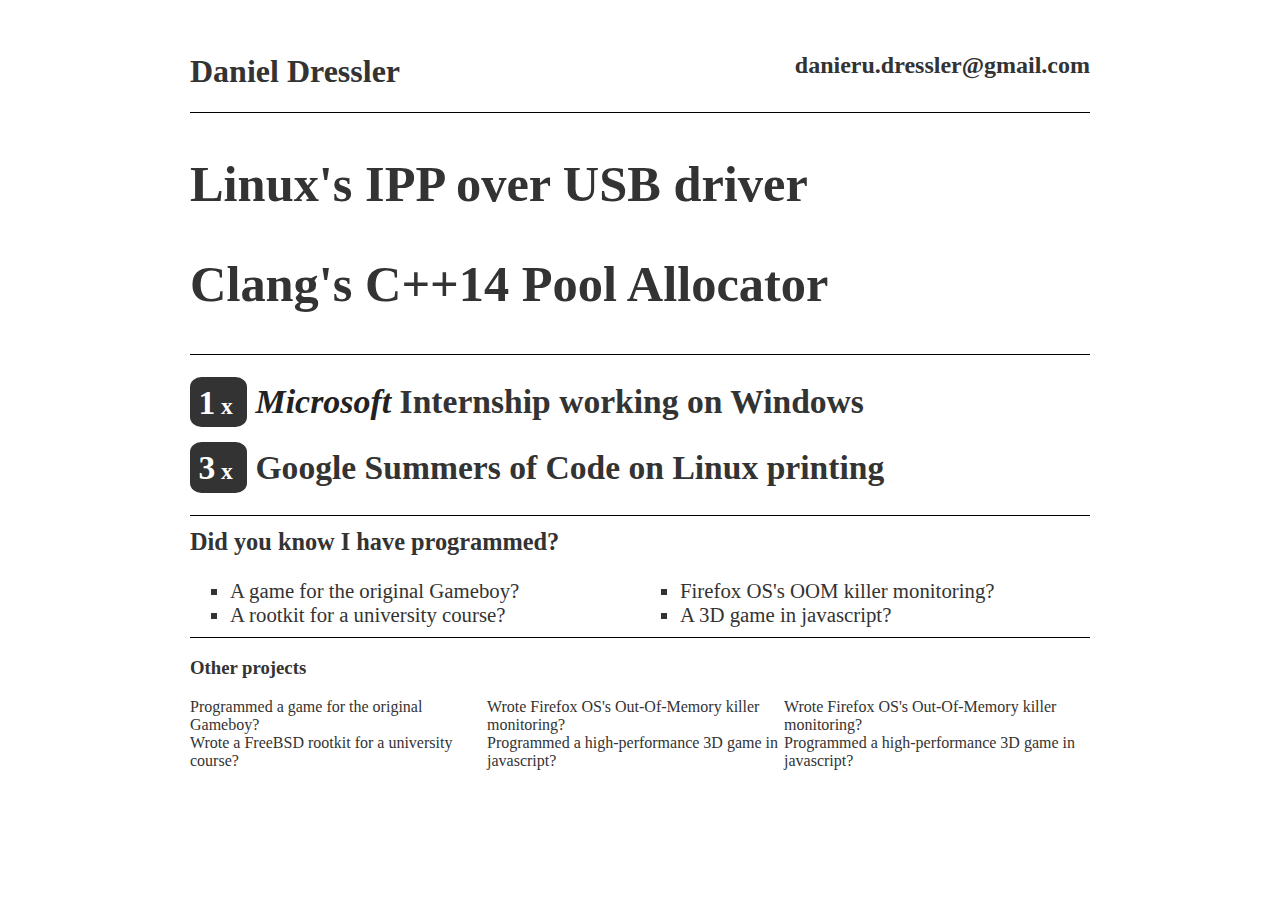
==== ng/index.html @ 18ebf0bd "Add ng resume" ====
<!DOCTYPE html>
<html>
<head>
	<meta charset="utf-8">
	<title>Daniel Dressler - Resume</title>
	<meta name="author" content="Daniel Dressler">
	<!--
		The pdf version of this resume was generated 
		from this html with PhantomJS with rasterize.js
		Command: 
		$ phantomjs rasterize.js index.html daniel-dressler_resume.pdf
	-->

	<style type="text/css">
		body, html {padding: 0; margin: 0}
		body {margin: 2em; color: #333}
		body > div {width: 100%; max-width: 900px; margin: 0 auto;}
		.clearfix:after {
			content: "";
			display: block;
			clear: both;
			visibility: hidden;
			line-height: 0;
			height: 0;
		}
		.half {width: 50%; float: left;}
		.third {width: 33%; float: left;}
		i {font-size: 1.01em; color: #222;}
		
		#contact_header h1 {
			float: left;
		}
		#contact_header h2 {
			float: right;
		}

		/* Borders */
		#contact_header,
		#short_brag {
			border-bottom: 1px solid #000;
		}
		#gallery,
		#short_brag {
			border-top: 1px solid #000;
		}

		#feature_project {
			font-size: 1.5em;
		}
		#feature_project h2 {
			font-size: 2.1em;
		}

		#short_brag {
			font-size: 1.4em;
		}
		#short_brag b {
			background: #333;
			border-radius: 20%;
			width: 1em;
			color: white;
			padding: 0.2em 0.25em;
		}
		#short_brag b b {font-size: 0.7em;}

		#didyouknow {
			font-size: 1.3em;
		}
		#didyouknow ul,
		#didyouknow h3 {
			margin: 0.5em 0;
			list-style-type: square;
		}

		#gallery {
			font-size: 1.0em;
		}

	</style>
</head>
<body>
<div id="contact_header" class="clearfix">
	<h1>Daniel Dressler</h1><h2>danieru.dressler@gmail.com</h2>
</div>
<div id="feature_project">
	<div class="project">
		<h2>Linux's IPP over USB driver</h2>
	</div>
	<div class="project">
		<h2>Clang's C++14 Pool Allocator</h2>
	</div>
</div>
<div id="short_brag">
	<h2><b>1<b>x</b></b> <i>Microsoft</i> Internship working on Windows</h2>
	<h2><b>3<b>x</b></b> Google Summers of Code on Linux printing</h2>
</div>
<div id="didyouknow" class="clearfix">
	<h3>Did you know I have programmed?</h3>
	<div class="half">
		<ul>
			<li>A game for the original Gameboy?</li>
			<li>A rootkit for a university course?</li>
		</ul>
	</div>
	<div class="half">
		<ul>
			<li>Firefox OS's OOM killer monitoring?</li>
			<li>A 3D game in javascript?</li>
		</ul>
	</div>
</div>
<div id="gallery" class="clearfix">
	<h3>Other projects</h3>
	<div class="third">
		<div>Programmed a game for the original Gameboy?</div>
		<div>Wrote a FreeBSD rootkit for a university course?</div>
	</div>
	<div class="third">
		<div>Wrote Firefox OS's Out-Of-Memory killer monitoring?</div>
		<div>Programmed a high-performance 3D game in javascript?</div>
	</div>
	<div class="third">
		<div>Wrote Firefox OS's Out-Of-Memory killer monitoring?</div>
		<div>Programmed a high-performance 3D game in javascript?</div>
	</div>
</div>
</body>
</html>
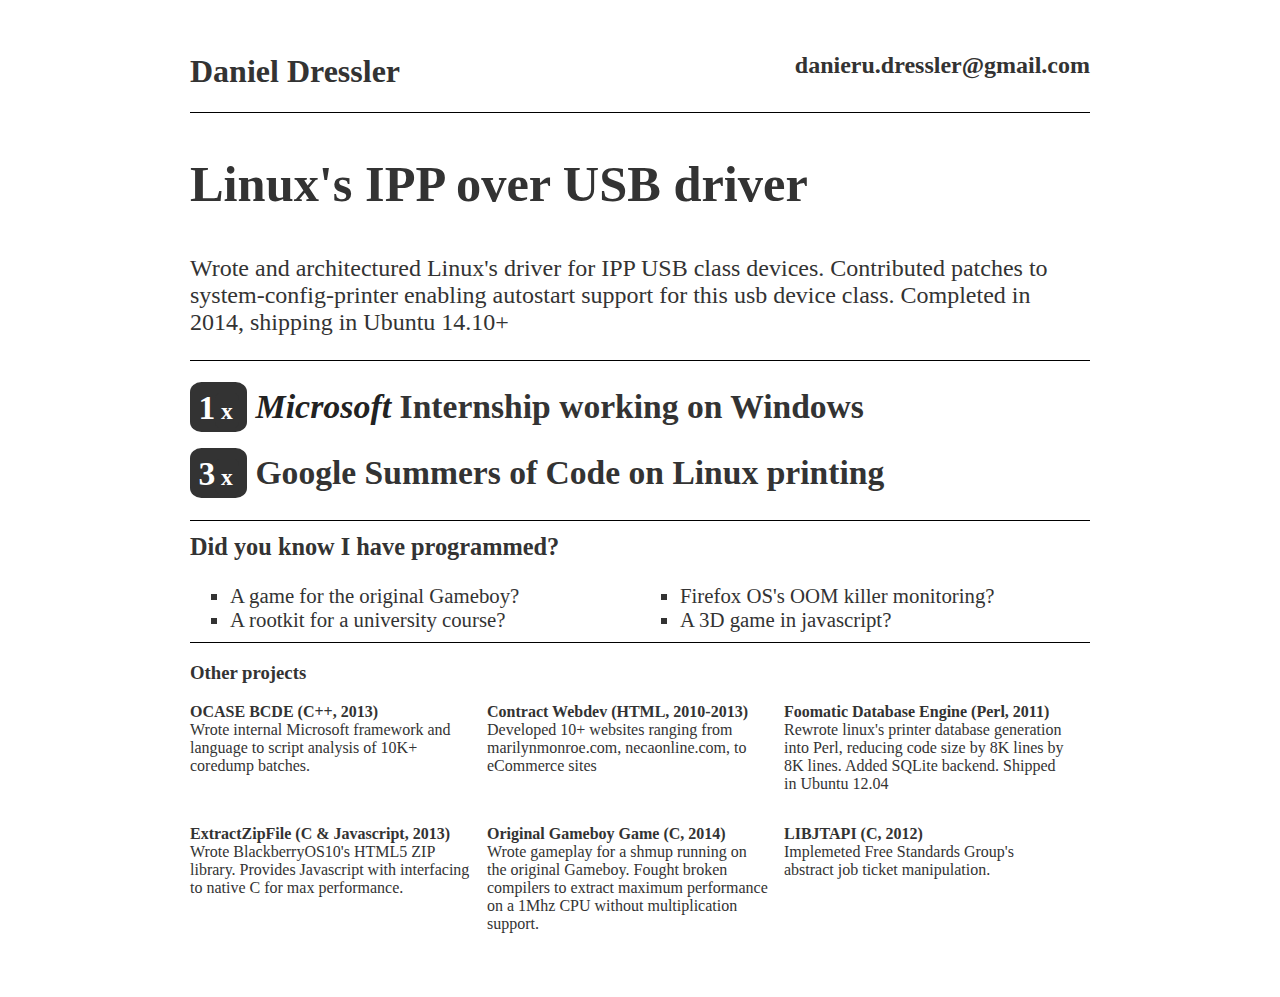
==== commit 25b3b04e: "Fill out sections" ====
--- a/ng/index.html
+++ b/ng/index.html
@@ -75,6 +75,13 @@
 		#gallery {
 			font-size: 1.0em;
 		}
+		#gallery div {
+			margin-bottom: 1em;
+		}
+		#gallery .third div,
+		#gallery .third b {
+			padding-right: 1em;
+		}
 
 	</style>
 </head>
@@ -85,10 +92,19 @@
 <div id="feature_project">
 	<div class="project">
 		<h2>Linux's IPP over USB driver</h2>
+		<p>
+		Wrote and architectured Linux's driver for
+		IPP USB class devices. Contributed patches to
+		system-config-printer enabling autostart support
+		for this usb device class. Completed in 2014, shipping
+		in Ubuntu 14.10+
+		</p>
 	</div>
+	<!--
 	<div class="project">
 		<h2>Clang's C++14 Pool Allocator</h2>
 	</div>
+	-->
 </div>
 <div id="short_brag">
 	<h2><b>1<b>x</b></b> <i>Microsoft</i> Internship working on Windows</h2>
@@ -111,17 +127,42 @@
 </div>
 <div id="gallery" class="clearfix">
 	<h3>Other projects</h3>
-	<div class="third">
-		<div>Programmed a game for the original Gameboy?</div>
-		<div>Wrote a FreeBSD rootkit for a university course?</div>
+	<div>
+		<div class="third">
+			<b>OCASE BCDE (C++, 2013)</b>
+			<div>Wrote internal Microsoft framework and language to script analysis of 10K+
+				coredump batches.</div>
+		</div>
+		<div class="third">
+			<b>Contract Webdev (HTML, 2010-2013)</b>
+			<div>Developed 10+ websites ranging from marilynmonroe.com, 
+				necaonline.com, to eCommerce sites</div>
+		</div>
+		<div class="third">
+			<b>Foomatic Database Engine (Perl, 2011)</b>
+			<div>Rewrote linux's printer database generation into Perl, reducing code size by 8K
+				lines by 8K lines. Added SQLite backend. Shipped in Ubuntu 12.04</div>
+		</div>
 	</div>
-	<div class="third">
-		<div>Wrote Firefox OS's Out-Of-Memory killer monitoring?</div>
-		<div>Programmed a high-performance 3D game in javascript?</div>
-	</div>
-	<div class="third">
-		<div>Wrote Firefox OS's Out-Of-Memory killer monitoring?</div>
-		<div>Programmed a high-performance 3D game in javascript?</div>
+	<div>
+		<div class="third">
+			<b>ExtractZipFile (C & Javascript, 2013)</b>
+			<div>Wrote BlackberryOS10's HTML5 ZIP library. Provides
+				Javascript with interfacing to native C
+				for max performance.</div>
+		</div>
+		<div class="third">
+			<b>Original Gameboy Game (C, 2014)</b>
+			<div>Wrote gameplay for a shmup running on the original
+				Gameboy. Fought broken compilers to extract maximum
+				performance on a 1Mhz CPU without multiplication
+				support.</div>
+		</div>
+		<div class="third">
+			<b>LIBJTAPI (C, 2012)</b>
+			<div>Implemeted Free Standards Group's abstract job ticket
+				manipulation.</div>
+		</div>
 	</div>
 </div>
 </body>
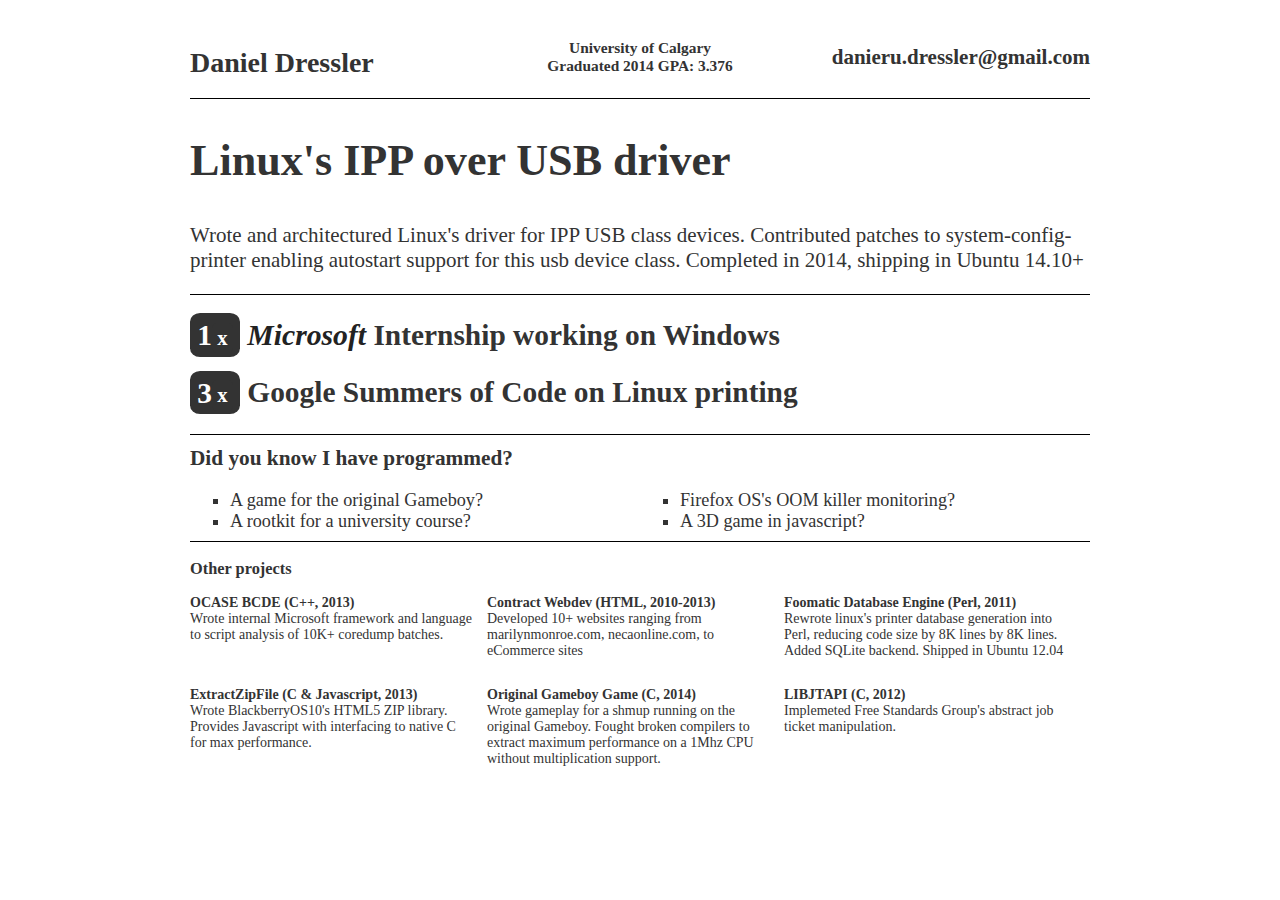
==== commit dd66485a: "Add graduation status" ====
--- a/ng/index.html
+++ b/ng/index.html
@@ -12,6 +12,7 @@
 	-->
 
 	<style type="text/css">
+		html {font-size: 14px;}
 		body, html {padding: 0; margin: 0}
 		body {margin: 2em; color: #333}
 		body > div {width: 100%; max-width: 900px; margin: 0 auto;}
@@ -29,9 +30,22 @@
 		
 		#contact_header h1 {
 			float: left;
+			width: 35%;
+		}
+		.floatCenter {
+			float: left;
+			width: 30%;
+			font-size: 1.1em;
+			font-weight: 700;
+			padding-top: 0.7em;
+		}
+		#contact_header div {
+			text-align: center;
 		}
 		#contact_header h2 {
 			float: right;
+			text-align: right;
+			width: 35%;
 		}
 
 		/* Borders */
@@ -87,7 +101,9 @@
 </head>
 <body>
 <div id="contact_header" class="clearfix">
-	<h1>Daniel Dressler</h1><h2>danieru.dressler@gmail.com</h2>
+	<h1>Daniel Dressler</h1>
+	<div class="floatCenter">University of Calgary<br>Graduated 2014 GPA: 3.376</div>
+	<h2>danieru.dressler@gmail.com</h2>
 </div>
 <div id="feature_project">
 	<div class="project">
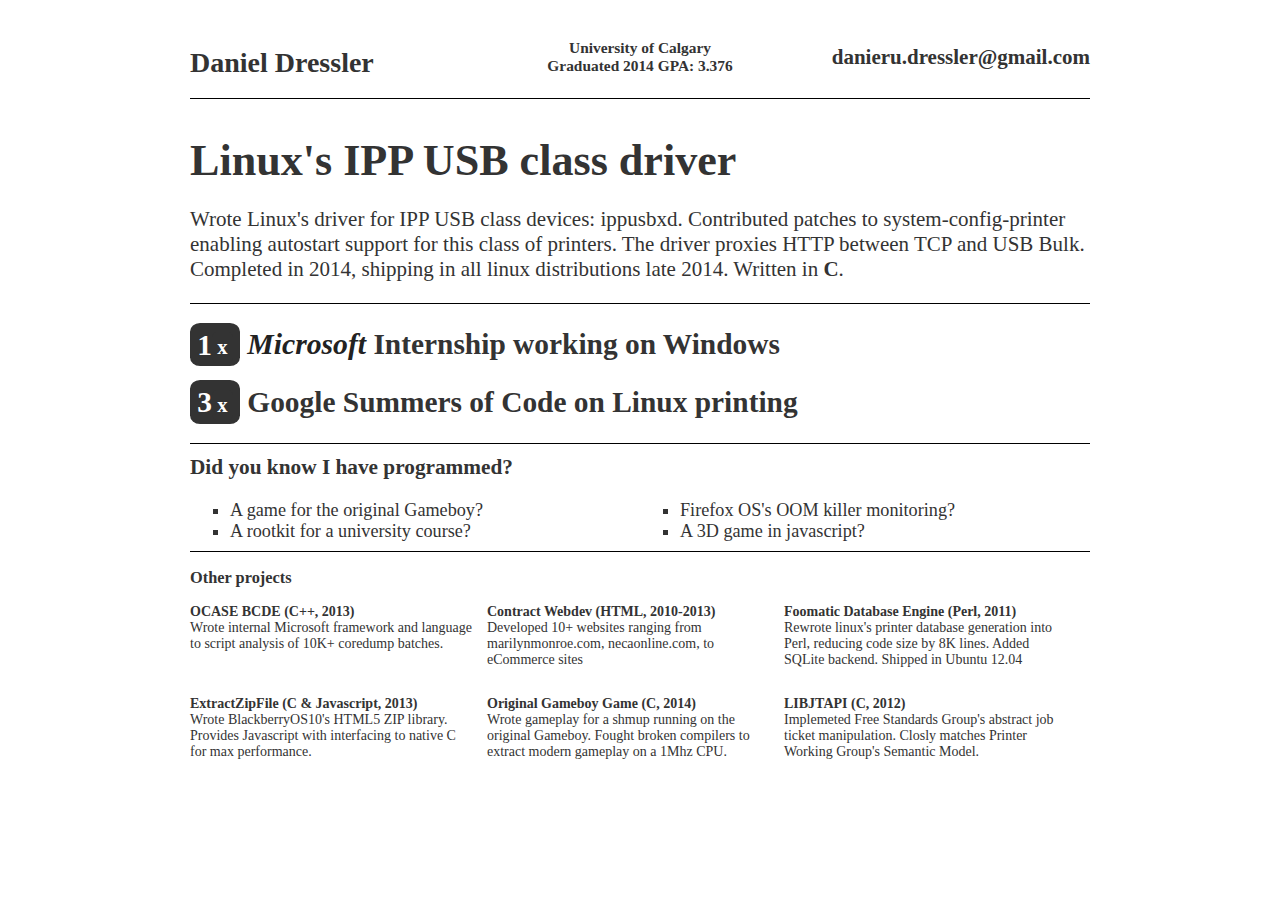
==== commit 0264efc2: "Small changes" ====
--- a/ng/index.html
+++ b/ng/index.html
@@ -63,6 +63,7 @@
 		}
 		#feature_project h2 {
 			font-size: 2.1em;
+			margin-bottom: 0;
 		}
 
 		#short_brag {
@@ -107,13 +108,14 @@
 </div>
 <div id="feature_project">
 	<div class="project">
-		<h2>Linux's IPP over USB driver</h2>
+		<h2>Linux's IPP USB class driver</h2>
 		<p>
-		Wrote and architectured Linux's driver for
-		IPP USB class devices. Contributed patches to
+		Wrote Linux's driver for
+		IPP USB class devices: ippusbxd. Contributed patches to
 		system-config-printer enabling autostart support
-		for this usb device class. Completed in 2014, shipping
-		in Ubuntu 14.10+
+		for this class of printers. The driver proxies HTTP between
+		TCP and USB Bulk. Completed in 2014, shipping
+		in all linux distributions late 2014. Written in <b>C</b>.
 		</p>
 	</div>
 	<!--
@@ -157,7 +159,7 @@
 		<div class="third">
 			<b>Foomatic Database Engine (Perl, 2011)</b>
 			<div>Rewrote linux's printer database generation into Perl, reducing code size by 8K
-				lines by 8K lines. Added SQLite backend. Shipped in Ubuntu 12.04</div>
+				lines. Added SQLite backend. Shipped in Ubuntu 12.04</div>
 		</div>
 	</div>
 	<div>
@@ -170,14 +172,14 @@
 		<div class="third">
 			<b>Original Gameboy Game (C, 2014)</b>
 			<div>Wrote gameplay for a shmup running on the original
-				Gameboy. Fought broken compilers to extract maximum
-				performance on a 1Mhz CPU without multiplication
-				support.</div>
+				Gameboy. Fought broken compilers to extract
+				modern gameplay on a 1Mhz CPU.</div>
 		</div>
 		<div class="third">
 			<b>LIBJTAPI (C, 2012)</b>
 			<div>Implemeted Free Standards Group's abstract job ticket
-				manipulation.</div>
+				manipulation. Closly matches Printer Working
+				Group's Semantic Model.</div>
 		</div>
 	</div>
 </div>
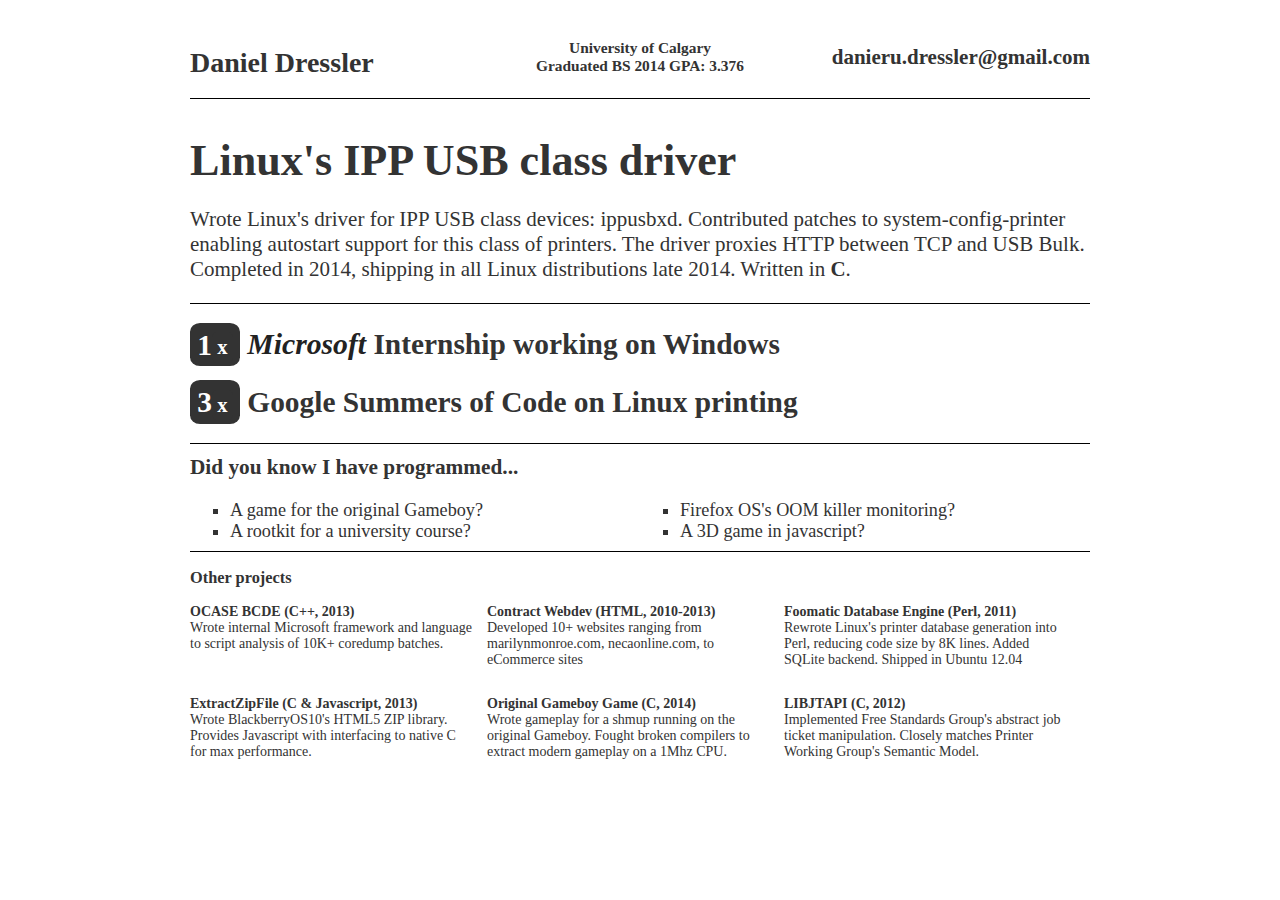
==== commit 69596113: "Fix typos" ====
--- a/ng/index.html
+++ b/ng/index.html
@@ -103,7 +103,7 @@
 <body>
 <div id="contact_header" class="clearfix">
 	<h1>Daniel Dressler</h1>
-	<div class="floatCenter">University of Calgary<br>Graduated 2014 GPA: 3.376</div>
+	<div class="floatCenter">University of Calgary<br>Graduated BS 2014 GPA: 3.376</div>
 	<h2>danieru.dressler@gmail.com</h2>
 </div>
 <div id="feature_project">
@@ -115,7 +115,7 @@
 		system-config-printer enabling autostart support
 		for this class of printers. The driver proxies HTTP between
 		TCP and USB Bulk. Completed in 2014, shipping
-		in all linux distributions late 2014. Written in <b>C</b>.
+		in all Linux distributions late 2014. Written in <b>C</b>.
 		</p>
 	</div>
 	<!--
@@ -129,7 +129,7 @@
 	<h2><b>3<b>x</b></b> Google Summers of Code on Linux printing</h2>
 </div>
 <div id="didyouknow" class="clearfix">
-	<h3>Did you know I have programmed?</h3>
+	<h3>Did you know I have programmed...</h3>
 	<div class="half">
 		<ul>
 			<li>A game for the original Gameboy?</li>
@@ -158,7 +158,7 @@
 		</div>
 		<div class="third">
 			<b>Foomatic Database Engine (Perl, 2011)</b>
-			<div>Rewrote linux's printer database generation into Perl, reducing code size by 8K
+			<div>Rewrote Linux's printer database generation into Perl, reducing code size by 8K
 				lines. Added SQLite backend. Shipped in Ubuntu 12.04</div>
 		</div>
 	</div>
@@ -177,8 +177,8 @@
 		</div>
 		<div class="third">
 			<b>LIBJTAPI (C, 2012)</b>
-			<div>Implemeted Free Standards Group's abstract job ticket
-				manipulation. Closly matches Printer Working
+			<div>Implemented Free Standards Group's abstract job ticket
+				manipulation. Closely matches Printer Working
 				Group's Semantic Model.</div>
 		</div>
 	</div>
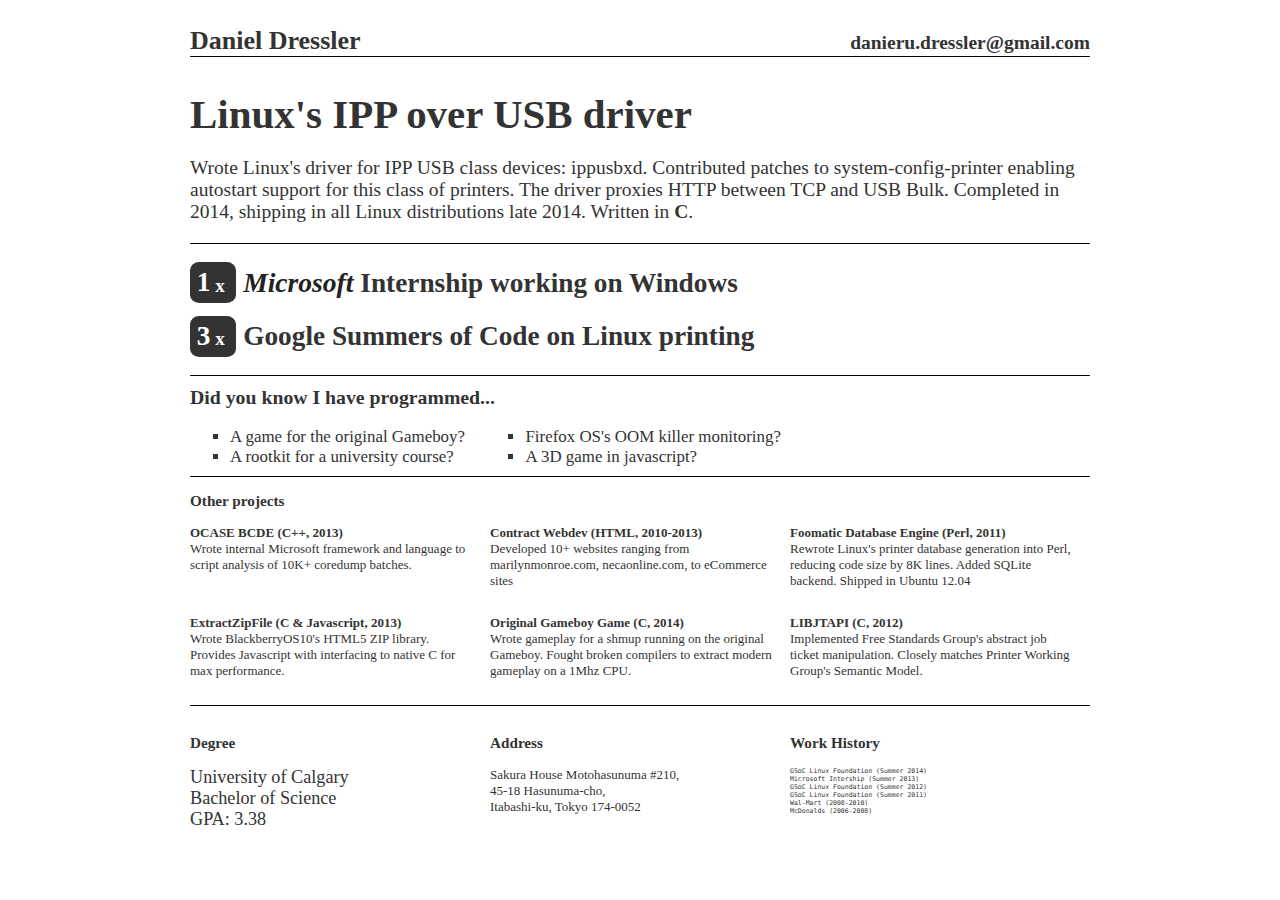
==== commit 4d5d51ff: "Add final bottom section" ====
--- a/ng/index.html
+++ b/ng/index.html
@@ -12,40 +12,19 @@
 	-->
 
 	<style type="text/css">
-		html {font-size: 14px;}
+		html {font-size: 13px;}
 		body, html {padding: 0; margin: 0}
 		body {margin: 2em; color: #333}
 		body > div {width: 100%; max-width: 900px; margin: 0 auto;}
-		.clearfix:after {
-			content: "";
-			display: block;
-			clear: both;
-			visibility: hidden;
-			line-height: 0;
-			height: 0;
-		}
-		.half {width: 50%; float: left;}
-		.third {width: 33%; float: left;}
 		i {font-size: 1.01em; color: #222;}
 		
+		#contact_header {
+			display: table;
+		}
 		#contact_header h1 {
-			float: left;
-			width: 35%;
-		}
-		.floatCenter {
-			float: left;
-			width: 30%;
-			font-size: 1.1em;
-			font-weight: 700;
-			padding-top: 0.7em;
-		}
-		#contact_header div {
-			text-align: center;
 		}
 		#contact_header h2 {
-			float: right;
 			text-align: right;
-			width: 35%;
 		}
 
 		/* Borders */
@@ -98,17 +77,43 @@
 			padding-right: 1em;
 		}
 
+		.third {
+			display: table-cell;
+			width: 25%;
+		}
+		.half {
+			display: table-cell;
+			width: 50%;
+		}
+
+		#stats {
+			display: table;
+			border-top: 1px solid #000;
+			padding-top: 1em;
+		}
+		#stat > div > div {
+			margin-right: 1em;
+		}
+		#stat h3 {
+			margin-bottom: 0.4em;
+		}
+		#university > div {
+			font-size: 1.4em;
+		}
+		#workhistory > div {
+			font-family: monospace;
+			font-size: 0.5em;
+		}
 	</style>
 </head>
 <body>
 <div id="contact_header" class="clearfix">
-	<h1>Daniel Dressler</h1>
-	<div class="floatCenter">University of Calgary<br>Graduated BS 2014 GPA: 3.376</div>
-	<h2>danieru.dressler@gmail.com</h2>
+	<h1 class="half">Daniel Dressler</h1>
+	<h2 class="half">danieru.dressler@gmail.com</h2>
 </div>
 <div id="feature_project">
 	<div class="project">
-		<h2>Linux's IPP USB class driver</h2>
+		<h2>Linux's IPP over USB driver</h2>
 		<p>
 		Wrote Linux's driver for
 		IPP USB class devices: ippusbxd. Contributed patches to
@@ -118,11 +123,6 @@
 		in all Linux distributions late 2014. Written in <b>C</b>.
 		</p>
 	</div>
-	<!--
-	<div class="project">
-		<h2>Clang's C++14 Pool Allocator</h2>
-	</div>
-	-->
 </div>
 <div id="short_brag">
 	<h2><b>1<b>x</b></b> <i>Microsoft</i> Internship working on Windows</h2>
@@ -183,5 +183,28 @@
 		</div>
 	</div>
 </div>
+<div id="stats">
+	<div id="university" class="third">
+		<h3>Degree</h3>
+		<div>University of Calgary</div>
+		<div>Bachelor of Science</div>
+		<div>GPA: 3.38</div>
+	</div>
+	<div class="third">
+		<h3>Address</h3>
+		<div>Sakura House Motohasunuma #210,</div>
+		<div>45-18 Hasunuma-cho,</div>
+		<div>Itabashi-ku, Tokyo 174-0052</div>
+	</div>
+	<div id="workhistory" class="third">
+		<h3>Work History</h3>
+		<div>GSoC Linux Foundation (Summer 2014)</div>
+		<div>Microsoft Intership (Summer 2013)</div>
+		<div>GSoC Linux Foundation (Summer 2012)</div>
+		<div>GSoC Linux Foundation (Summer 2011)</div>
+		<div>Wal-Mart (2008-2010)</div>
+		<div>McDonalds (2006-2008)</div>
+	</div>
+</div>
 </body>
 </html>
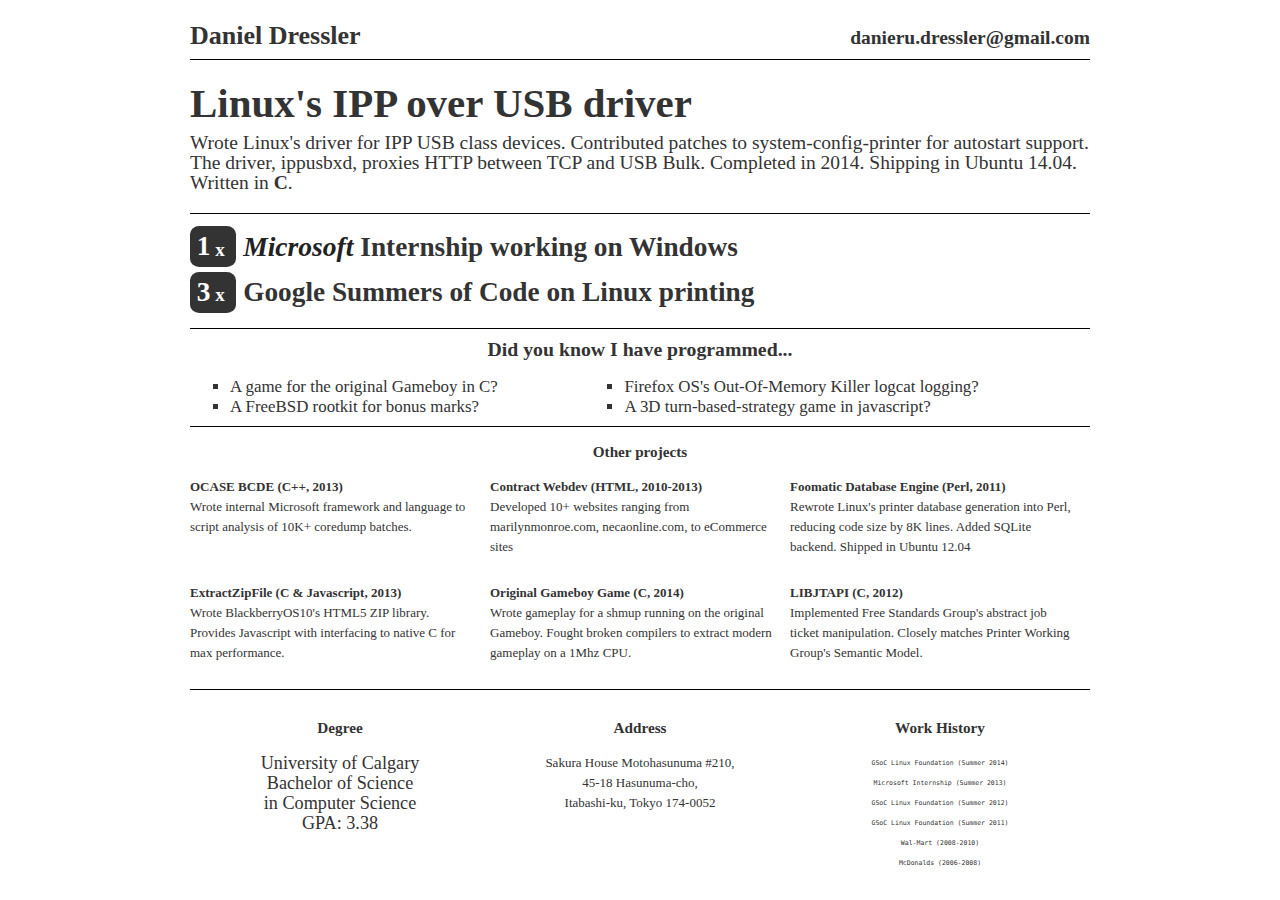
==== commit f26cf703: "Add pdf resume version" ====
--- a/ng/index.html
+++ b/ng/index.html
@@ -12,7 +12,10 @@
 	-->
 
 	<style type="text/css">
-		html {font-size: 13px;}
+		html {
+			font-size: 13px;
+			line-height: 20px;
+		}
 		body, html {padding: 0; margin: 0}
 		body {margin: 2em; color: #333}
 		body > div {width: 100%; max-width: 900px; margin: 0 auto;}
@@ -21,7 +24,9 @@
 		#contact_header {
 			display: table;
 		}
-		#contact_header h1 {
+		#contact_header h1,
+		#contact_header h2 {
+			padding-bottom: 0.5em;
 		}
 		#contact_header h2 {
 			text-align: right;
@@ -60,6 +65,9 @@
 		#didyouknow {
 			font-size: 1.3em;
 		}
+		#didyouknow > div {
+			display: table;
+		}
 		#didyouknow ul,
 		#didyouknow h3 {
 			margin: 0.5em 0;
@@ -69,6 +77,10 @@
 		#gallery {
 			font-size: 1.0em;
 		}
+		#gallery h3,
+		h3 {
+			text-align: center;
+		}
 		#gallery div {
 			margin-bottom: 1em;
 		}
@@ -90,6 +102,7 @@
 			display: table;
 			border-top: 1px solid #000;
 			padding-top: 1em;
+			text-align: center;
 		}
 		#stat > div > div {
 			margin-right: 1em;
@@ -116,11 +129,11 @@
 		<h2>Linux's IPP over USB driver</h2>
 		<p>
 		Wrote Linux's driver for
-		IPP USB class devices: ippusbxd. Contributed patches to
-		system-config-printer enabling autostart support
-		for this class of printers. The driver proxies HTTP between
-		TCP and USB Bulk. Completed in 2014, shipping
-		in all Linux distributions late 2014. Written in <b>C</b>.
+		IPP USB class devices. Contributed patches to
+		system-config-printer for autostart support.
+		The driver, ippusbxd, proxies HTTP between
+		TCP and USB Bulk. Completed in 2014. Shipping
+		in Ubuntu 14.04. Written in <b>C</b>.
 		</p>
 	</div>
 </div>
@@ -130,17 +143,19 @@
 </div>
 <div id="didyouknow" class="clearfix">
 	<h3>Did you know I have programmed...</h3>
-	<div class="half">
-		<ul>
-			<li>A game for the original Gameboy?</li>
-			<li>A rootkit for a university course?</li>
-		</ul>
-	</div>
-	<div class="half">
-		<ul>
-			<li>Firefox OS's OOM killer monitoring?</li>
-			<li>A 3D game in javascript?</li>
-		</ul>
+	<div>
+		<div class="half">
+			<ul>
+				<li>A game for the original Gameboy in C?</li>
+				<li>A FreeBSD rootkit for bonus marks?</li>
+			</ul>
+		</div>
+		<div class="half">
+			<ul>
+				<li>Firefox OS's Out-Of-Memory Killer logcat logging?</li>
+				<li>A 3D turn-based-strategy game in javascript?</li>
+			</ul>
+		</div>
 	</div>
 </div>
 <div id="gallery" class="clearfix">
@@ -188,6 +203,7 @@
 		<h3>Degree</h3>
 		<div>University of Calgary</div>
 		<div>Bachelor of Science</div>
+		<div>in Computer Science</div>
 		<div>GPA: 3.38</div>
 	</div>
 	<div class="third">
@@ -199,7 +215,7 @@
 	<div id="workhistory" class="third">
 		<h3>Work History</h3>
 		<div>GSoC Linux Foundation (Summer 2014)</div>
-		<div>Microsoft Intership (Summer 2013)</div>
+		<div>Microsoft Internship (Summer 2013)</div>
 		<div>GSoC Linux Foundation (Summer 2012)</div>
 		<div>GSoC Linux Foundation (Summer 2011)</div>
 		<div>Wal-Mart (2008-2010)</div>
